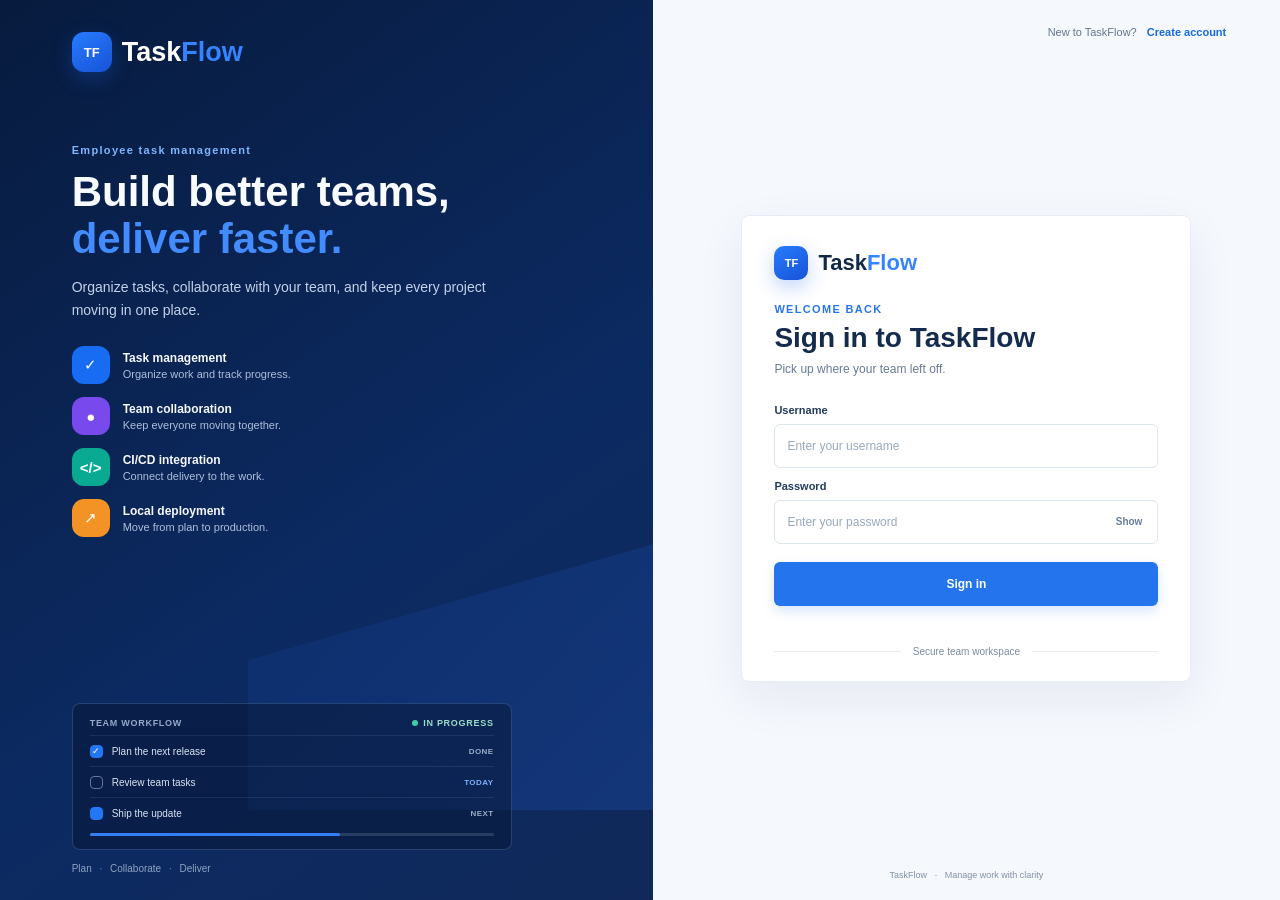
==== frontend/login.html @ f5d3add3 "Initial TaskFlow project setup" ====
<!DOCTYPE html>
<html lang="en">
<head>
    <meta charset="UTF-8">
    <meta name="viewport" content="width=device-width, initial-scale=1.0">
    <title>TaskFlow - Login</title>
    <link rel="stylesheet" href="style.css">
</head>
<body class="auth-page">
    <main class="auth-shell">
        <section class="auth-visual" aria-label="TaskFlow overview">
            <a class="brand-logo" href="/" aria-label="TaskFlow home">
                <span class="brand-symbol" aria-hidden="true">TF</span>
                <span>Task<span class="brand-accent">Flow</span></span>
            </a>
            <div class="visual-copy">
                <p class="visual-eyebrow">Employee task management</p>
                <h1>Build better teams,<br><span>deliver faster.</span></h1>
                <p>Organize tasks, collaborate with your team, and keep every project moving in one place.</p>
            </div>
            <ul class="feature-list">
                <li><span class="feature-icon icon-blue" aria-hidden="true">&#10003;</span><span><strong>Task management</strong><small>Organize work and track progress.</small></span></li>
                <li><span class="feature-icon icon-violet" aria-hidden="true">&#9679;</span><span><strong>Team collaboration</strong><small>Keep everyone moving together.</small></span></li>
                <li><span class="feature-icon icon-teal" aria-hidden="true">&lt;/&gt;</span><span><strong>CI/CD integration</strong><small>Connect delivery to the work.</small></span></li>
                <li><span class="feature-icon icon-orange" aria-hidden="true">&#8599;</span><span><strong>Local deployment</strong><small>Move from plan to production.</small></span></li>
            </ul>
            <div class="workflow-preview" aria-hidden="true">
                <div class="preview-heading"><span>TEAM WORKFLOW</span><span class="preview-live"><i></i> IN PROGRESS</span></div>
                <div class="preview-task"><span class="preview-check">&#10003;</span><span>Plan the next release</span><span class="preview-tag">DONE</span></div>
                <div class="preview-task"><span class="preview-check preview-current"></span><span>Review team tasks</span><span class="preview-tag preview-tag-current">TODAY</span></div>
                <div class="preview-task"><span class="preview-check"></span><span>Ship the update</span><span class="preview-tag">NEXT</span></div>
                <div class="preview-progress"><span></span></div>
            </div>
            <p class="visual-footer">Plan <span>·</span> Collaborate <span>·</span> Deliver</p>
        </section>

        <section class="auth-side" aria-labelledby="loginHeading">
            <div class="auth-topline">New to TaskFlow? <a href="register.html">Create account</a></div>
            <div class="auth-card">
                <div class="auth-card-brand">
                    <span class="brand-symbol" aria-hidden="true">TF</span>
                    <span>Task<span class="brand-accent">Flow</span></span>
                </div>
                <p class="form-eyebrow">WELCOME BACK</p>
                <h2 id="loginHeading">Sign in to TaskFlow</h2>
                <p class="form-lede">Pick up where your team left off.</p>
                <form class="auth-form" onsubmit="login(event)">
                    <label for="username">Username</label>
                    <input type="text" id="username" name="username" placeholder="Enter your username" autocomplete="username" minlength="3" maxlength="80" required>
                    <label for="password">Password</label>
                    <div class="password-field">
                        <input type="password" id="password" name="password" placeholder="Enter your password" autocomplete="current-password" minlength="8" maxlength="128" required>
                        <button class="password-toggle" type="button" onclick="togglePassword('password', this)" aria-label="Show password">Show</button>
                    </div>
                    <div id="otpField" class="hidden-auth-field">
                        <label for="otp">Authenticator code</label>
                        <input type="text" id="otp" inputmode="numeric" pattern="[0-9]{6}" maxlength="6" placeholder="Enter 6-digit code" autocomplete="one-time-code">
                    </div>
                    <button class="auth-submit" type="submit">Sign in</button>
                </form>
                <p id="message" class="form-message" role="status" aria-live="polite"></p>
                <div class="auth-divider"><span>Secure team workspace</span></div>
            </div>
            <p class="auth-legal">TaskFlow <span>·</span> Manage work with clarity</p>
        </section>
    </main>
    <script src="auth.js" defer></script>
</body>
</html>
---- frontend/style.css ----
:root {
	color-scheme: light;
	font-family: "Avenir Next", "Century Gothic", sans-serif;
	color: #203331;
	background: #f3f6f2;
	font-synthesis: none;
	text-rendering: optimizeLegibility;
	--ink: #203331;
	--muted: #62716c;
	--line: #dce4df;
	--surface: #ffffff;
	--canvas: #f3f6f2;
	--green: #176b57;
	--green-dark: #105443;
	--coral: #ad4937;
}

* {
	box-sizing: border-box;
}

body {
	min-width: 320px;
	min-height: 100vh;
	margin: 0;
	background: var(--canvas);
}

a {
	color: var(--green);
	font-weight: 600;
}

button,
input,
select {
	font: inherit;
}

button,
input,
select {
	min-height: 44px;
}

input,
select {
	width: 100%;
	padding: 10px 12px;
	color: var(--ink);
	background: var(--surface);
	border: 1px solid var(--line);
	border-radius: 5px;
}

input:focus,
select:focus,
button:focus-visible,
a:focus-visible {
	outline: 3px solid #90cbb8;
	outline-offset: 2px;
}

h1,
h2,
h3,
p {
	margin-top: 0;
}

h1,
h2 {
	color: var(--ink);
}

.brand {
	color: var(--ink);
	font-family: Georgia, serif;
	font-size: 23px;
	font-weight: 700;
	text-decoration: none;
}

.button {
	display: inline-flex;
	align-items: center;
	justify-content: center;
	padding: 9px 14px;
	border: 1px solid transparent;
	border-radius: 5px;
	cursor: pointer;
	font-size: 14px;
	font-weight: 650;
	white-space: nowrap;
}

.button-primary {
	color: #fff;
	background: var(--green);
}

.button-primary:hover {
	background: var(--green-dark);
}

.button-secondary {
	color: var(--green-dark);
	background: #e7f2ed;
}

.button-quiet {
	color: var(--ink);
	background: transparent;
	border-color: var(--line);
}

.button-danger {
	color: var(--coral);
	background: transparent;
	border-color: #ead4cf;
}

.eyebrow {
	margin-bottom: 10px;
	color: var(--green);
	font-size: 12px;
	font-weight: 700;
	text-transform: uppercase;
}

.auth-page {
	padding: 28px clamp(20px, 6vw, 88px);
}

.auth-page > .brand {
	display: inline-block;
}

.auth-layout {
	display: grid;
	grid-template-columns: minmax(0, 1fr) minmax(320px, 440px);
	gap: clamp(40px, 9vw, 140px);
	align-items: center;
	width: min(1100px, 100%);
	min-height: calc(100vh - 100px);
	margin: 0 auto;
}

.auth-intro {
	max-width: 480px;
}

.auth-intro h1 {
	max-width: 440px;
	margin-bottom: 18px;
	font-family: Georgia, serif;
	font-size: 44px;
	font-weight: 500;
	line-height: 1.12;
}

.auth-intro > p:last-child,
.section-copy {
	color: var(--muted);
	font-size: 16px;
	line-height: 1.6;
}

.auth-panel {
	padding: 34px;
	background: var(--surface);
	border: 1px solid var(--line);
	border-radius: 7px;
	box-shadow: 0 16px 42px rgb(32 51 49 / 6%);
}

.auth-panel h2 {
	margin-bottom: 26px;
	font-family: Georgia, serif;
	font-size: 30px;
	font-weight: 500;
}

.auth-panel form {
	display: grid;
	gap: 10px;
}

.auth-panel label {
	margin-top: 6px;
	font-size: 13px;
	font-weight: 650;
}

.auth-panel form .button {
	margin-top: 12px;
}

.form-message {
	min-height: 22px;
	margin: 12px 0 0;
	color: var(--coral);
	font-size: 14px;
}

.auth-switch {
	margin: 16px 0 0;
	color: var(--muted);
	font-size: 14px;
}

.app-header {
	display: flex;
	align-items: center;
	justify-content: space-between;
	min-height: 70px;
	padding: 0 clamp(18px, 5vw, 72px);
	background: var(--surface);
	border-bottom: 1px solid var(--line);
}

.account-tools {
	display: flex;
	align-items: center;
	gap: 18px;
}

.welcome-user {
	color: var(--muted);
	font-size: 14px;
}

.dashboard {
	width: min(1000px, calc(100% - 40px));
	margin: 52px auto 80px;
}

.dashboard-heading {
	display: flex;
	align-items: end;
	justify-content: space-between;
	margin-bottom: 26px;
}

.dashboard-heading h1 {
	margin-bottom: 6px;
	font-family: Georgia, serif;
	font-size: 36px;
	font-weight: 500;
}

.section-copy {
	margin-bottom: 0;
	font-size: 14px;
}

.task-composer {
	display: grid;
	grid-template-columns: 1fr auto;
	gap: 10px;
	padding: 14px;
	background: var(--surface);
	border: 1px solid var(--line);
	border-radius: 7px;
}

.task-composer input {
	border-color: transparent;
}

.task-composer input:focus {
	border-color: var(--line);
}

.task-table-toolbar {
	margin: 12px 0 8px;
}

.bulk-toolbar {
	display: flex;
	align-items: center;
	gap: 7px;
	flex-wrap: wrap;
	margin-top: 10px;
	padding: 8px;
	background: #f7f9fd;
	border: 1px solid #e8eef8;
	border-radius: 10px;
	color: #7185a6;
	font-size: 11px;
}

.bulk-toolbar select {
	width: auto;
	min-height: 32px;
	padding: 5px 8px;
	font-size: 11px;
}

.bulk-toolbar:not(.has-selection) {
	opacity: 0.7;
}

.task-select {
	grid-column: 1 / -1;
	width: 16px;
	min-height: 16px;
	accent-color: #287cff;
}

.chip-row {
	display: flex;
	flex-wrap: wrap;
	gap: 8px;
}

.chip {
	padding: 7px 10px;
	background: #f3f6fb;
	border: 1px solid #e4ebf6;
	border-radius: 999px;
	color: #526c8c;
	font-size: 12px;
	font-weight: 700;
	cursor: pointer;
}

.chip-active {
	background: #edf7f2;
	border-color: #bfe9d4;
	color: #166c55;
}

.task-meta {
	display: flex;
	align-items: center;
	gap: 8px;
	flex-wrap: wrap;
	margin: 4px 0 8px;
	color: #5d7090;
	font-size: 11px;
}

.priority-pill {
	display: inline-flex;
	align-items: center;
	justify-content: center;
	min-width: 68px;
	padding: 4px 8px;
	border-radius: 999px;
	font-size: 11px;
	font-weight: 800;
	letter-spacing: 0.02em;
}

.priority-high {
	background: #ffe3e1;
	color: #c43b3b;
}

.priority-medium {
	background: #fff0d9;
	color: #b06a00;
}

.priority-low {
	background: #e7f6ea;
	color: #1a8a61;
}

.task-section {
	margin-top: 38px;
}

.task-section-heading {
	display: flex;
	align-items: end;
	justify-content: space-between;
	gap: 20px;
	margin-bottom: 16px;
}

.task-section-heading h2 {
	margin-bottom: 5px;
	font-size: 20px;
}

.task-summary {
	margin-bottom: 0;
	color: var(--muted);
	font-size: 13px;
}

.task-filters {
	display: grid;
	grid-template-columns: minmax(170px, 230px) 150px;
	gap: 8px;
}

.task-list {
	display: grid;
	gap: 8px;
}

.task-item {
	display: grid;
	grid-template-columns: minmax(0, 1fr) auto auto auto;
	gap: 8px;
	align-items: center;
	padding: 14px;
	background: var(--surface);
	border: 1px solid var(--line);
	border-radius: 6px;
}

.task-details {
	display: grid;
	grid-template-columns: minmax(82px, auto) 1fr;
	gap: 12px;
	align-items: center;
	min-width: 0;
}

.task-details h3 {
	overflow-wrap: anywhere;
	margin: 0;
	font-size: 15px;
	font-weight: 600;
}

.is-completed h3 {
	color: var(--muted);
	text-decoration: line-through;
}

.status {
	display: inline-block;
	width: fit-content;
	padding: 4px 8px;
	border-radius: 4px;
	font-size: 12px;
	font-weight: 650;
}

.status-pending {
	color: #79511a;
	background: #f8efd9;
}

.status-completed {
	color: var(--green-dark);
	background: #e4f1eb;
}

.empty-state {
	padding: 26px;
	color: var(--muted);
	text-align: center;
	background: var(--surface);
	border: 1px dashed var(--line);
	border-radius: 6px;
}

.visually-hidden {
	position: absolute;
	width: 1px;
	height: 1px;
	overflow: hidden;
	clip: rect(0, 0, 0, 0);
	white-space: nowrap;
	clip-path: inset(50%);
}

.workspace-shell {
	display: flex;
	min-height: 100vh;
	background: linear-gradient(180deg, #f3f6fa 0%, #eef4fb 100%);
}

.sidebar {
	width: 260px;
	padding: 20px 18px 18px;
	background: linear-gradient(180deg, #061d4d 0%, #0b254f 100%);
	color: #e7efff;
}

.sidebar-brand {
	display: inline-flex;
	align-items: center;
	gap: 12px;
	margin-bottom: 20px;
	padding: 4px 6px;
	color: #f5f9ff;
	font-size: 23px;
	font-weight: 780;
	text-decoration: none;
}

.sidebar-mark {
	display: inline-grid;
	place-items: center;
	width: 32px;
	height: 32px;
	background: linear-gradient(135deg, #2f7df7 0%, #1d5ad5 100%);
	border-radius: 10px;
	box-shadow: 0 10px 22px rgb(36 106 232 / 28%);
	font-size: 13px;
	font-weight: 800;
}

.sidebar-brand span span {
	color: #56a6ff;
}

.sidebar-label {
	margin: 0 0 12px;
	color: rgb(173 196 246 / 78%);
	font-size: 10px;
	letter-spacing: 0.08em;
	text-transform: uppercase;
}

.sidebar-nav {
	display: grid;
	gap: 10px;
}

.nav-link {
	display: flex;
	align-items: center;
	gap: 10px;
	padding: 11px 12px;
	border-radius: 10px;
	color: rgb(220 230 250 / 96%);
	font-size: 14px;
	font-weight: 600;
	text-decoration: none;
	transition: background 160ms ease, transform 160ms ease;
}

.nav-link.is-active {
	background: rgba(76, 134, 255, 0.22);
	box-shadow: inset 0 0 0 1px rgb(118 158 255 / 28%);
}

.nav-link:hover {
	background: rgba(255, 255, 255, 0.04);
}

.sidebar-bottom {
	display: flex;
	align-items: center;
	gap: 12px;
	padding: 12px 10px 0;
	margin-top: 22px;
	border-top: 1px solid rgb(157 182 237 / 18%);
	color: #ebf1ff;
	font-size: 12px;
}

.online-indicator {
	width: 10px;
	height: 10px;
	background: #4fd29d;
	border-radius: 50%;
	box-shadow: 0 0 0 4px rgb(79 210 157 / 18%);
}

.workspace-content {
	flex: 1;
	padding: 18px 26px 20px;
}

.global-search {
	display: flex;
	align-items: center;
	gap: 10px;
	flex: 1;
	max-width: 520px;
	padding: 0 14px;
	background: rgba(255, 255, 255, 0.72);
	border: 1px solid rgba(141, 162, 197, 0.2);
	border-radius: 12px;
	box-shadow: inset 0 1px 0 rgba(255, 255, 255, 0.8);
}

.search-icon {
	color: #7185a6;
	font-size: 15px;
}

.global-search input {
	flex: 1;
	border: none;
	background: transparent;
	padding: 12px 0;
	font-size: 14px;
	color: #203456;
}

.notification-badge {
	display: inline-grid;
	place-items: center;
	width: 22px;
	height: 22px;
	background: #fff4d9;
	border-radius: 50%;
	color: #bb6d00;
	font-size: 11px;
	font-weight: 800;
}

.topbar {
	display: flex;
	align-items: center;
	justify-content: space-between;
	gap: 20px;
	padding: 8px 2px 14px;
}

.breadcrumb {
	color: #5c6a7e;
	font-size: 13px;
	font-weight: 600;
}

.breadcrumb span {
	color: #8ea0b8;
}

.topbar-account {
	display: flex;
	align-items: center;
	gap: 14px;
	color: #2c405c;
	font-size: 12px;
	font-weight: 600;
}

.account-avatar {
	display: inline-grid;
	place-items: center;
	width: 30px;
	height: 30px;
	background: linear-gradient(135deg, #9bb8ff, #5379f5);
	border-radius: 50%;
	color: white;
	font-size: 12px;
	font-weight: 700;
}

.workspace-main {
	width: min(100%, 1200px);
	margin: 10px auto 0;
}

.dashboard-heading {
	display: flex;
	align-items: center;
	justify-content: space-between;
	gap: 18px;
	margin-bottom: 18px;
}

.dashboard-heading h1 {
	margin: 0 0 8px;
	font-size: 30px;
	font-weight: 800;
	color: #1e2f4e;
}

.session-summary {
	color: #62748d;
	font-size: 14px;
}

.metric-grid {
	display: grid;
	grid-template-columns: repeat(4, minmax(0, 1fr));
	gap: 16px;
	margin-bottom: 22px;
}

.metric-card {
	display: flex;
	align-items: center;
	gap: 14px;
	padding: 16px 18px;
	background: rgba(255, 255, 255, 0.8);
	border: 1px solid rgba(150, 171, 204, 0.18);
	border-radius: 14px;
	box-shadow: 0 10px 30px rgba(26, 52, 91, 0.03);
}

.metric-card .metric-icon {
	display: grid;
	place-items: center;
	width: 42px;
	height: 42px;
	border-radius: 12px;
	font-size: 18px;
	font-weight: 800;
}

.metric-card p,
.metric-card small {
	margin: 0;
}

.metric-card p {
	color: #7287a2;
	font-size: 12px;
	font-weight: 700;
}

.metric-card strong {
	display: block;
	margin: 2px 0 2px;
	color: #1a2d4b;
	font-size: 22px;
	line-height: 1.2;
}

.metric-card small {
	color: #7890ad;
	font-size: 11px;
}

.metric-blue .metric-icon { background: #dfeaff; color: #2f6ef0; }
.metric-amber .metric-icon { background: #f8e9d0; color: #e7a33a; }
.metric-green .metric-icon { background: #dff4ed; color: #1fa57c; }
.metric-cyan .metric-icon { background: #dff3ff; color: #2990ca; }

.dashboard-grid {
	display: grid;
	grid-template-columns: minmax(0, 1.95fr) minmax(260px, 0.95fr);
	gap: 22px;
}

.panel {
	background: rgba(255, 255, 255, 0.78);
	border: 1px solid rgba(144, 166, 196, 0.2);
	border-radius: 18px;
	box-shadow: 0 10px 26px rgba(17, 37, 62, 0.03);
}

.task-board-panel {
	padding: 18px 18px 14px;
}

.panel-heading {
	display: flex;
	align-items: center;
	justify-content: space-between;
	margin-bottom: 16px;
}

.panel-heading h2,
.panel-heading h3 {
	margin: 0;
	color: #1d2f4d;
	font-size: 18px;
	font-weight: 800;
}

.panel-subtitle {
	margin: 4px 0 0;
	color: #7d8ea7;
	font-size: 12px;
}

.live-sync-status {
	display: inline-flex;
	align-items: center;
	gap: 6px;
	margin-top: 7px;
	color: #288c68;
	font-size: 10px;
	font-weight: 700;
}

.live-dot {
	display: inline-block;
	width: 7px;
	height: 7px;
	background: #36c58d;
	border-radius: 50%;
	box-shadow: 0 0 0 3px rgb(54 197 141 / 16%);
	animation: live-pulse 1.6s ease-in-out infinite;
}

.live-dot.is-offline {
	background: #e8a63b;
	box-shadow: 0 0 0 3px rgb(232 166 59 / 16%);
}

@keyframes live-pulse {
	0%, 100% { opacity: 1; }
	50% { opacity: 0.45; }
}

.task-filters {
	display: flex;
	align-items: center;
	gap: 10px;
}

.task-filters input,
.task-filters select {
	min-height: 38px;
	padding: 8px 12px;
	border: 1px solid #dfe5ef;
	border-radius: 10px;
	background: #fff;
	color: #1b2f4e;
}

.task-composer {
	display: flex;
	align-items: center;
	gap: 10px;
	margin: 12px 0 8px;
	padding: 8px 10px;
	background: #f6f9ff;
	border: 1px solid #e5ebf7;
	border-radius: 12px;
}

.task-composer input {
	flex: 1;
	min-height: 42px;
	padding: 10px 12px;
	border: 0;
	background: transparent;
}

.task-composer .button-primary {
	padding: 10px 16px;
	border-radius: 10px;
}

.board-columns {
	display: grid;
	grid-template-columns: repeat(2, minmax(0, 1fr));
	gap: 12px;
	margin-top: 12px;
}

.dot-blue { background: #4f8cff; }
.dot-purple { background: #9b78e8; }
.board-lane {
	min-height: 210px;
	padding: 14px 12px 10px;
	background: #fafcff;
	border: 1px solid #ebf0f8;
	border-radius: 12px;
}
.workflow-board {
	grid-template-columns: repeat(4, minmax(0, 1fr));
}

.lane-heading {
	display: flex;
	align-items: center;
	justify-content: space-between;
	margin-bottom: 10px;
	padding: 0 2px;
}

.lane-heading h3 {
	display: flex;
	align-items: center;
	gap: 8px;
	margin: 0;
	font-size: 14px;
	font-weight: 800;
	color: #2a3d5e;
}

.lane-dot {
	display: inline-block;
	width: 10px;
	height: 10px;
	border-radius: 50%;
}

.dot-amber { background: #f0b95f; }
.dot-green { background: #37bf8a; }

.lane-count {
	display: inline-grid;
	place-items: center;
	min-width: 24px;
	height: 24px;
	padding: 0 7px;
	background: #eef1fa;
	border-radius: 999px;
	color: #435574;
	font-size: 11px;
	font-weight: 700;
}

#pendingTasks,
#completedTasks {
	display: grid;
	gap: 8px;
}

.board-task {
	display: grid;
	grid-template-columns: minmax(0, 1fr) auto;
	gap: 4px 12px;
	padding: 8px 10px;
	background: #fff;
	border: 1px solid #edf1f9;
	border-radius: 10px;
}

.board-task h4 {
	margin: 0;
	color: #1b2f4e;
	font-size: 13px;
	font-weight: 700;
}

.task-description {
	grid-column: 1 / -1;
	margin: 0;
	color: #7185a6;
	font-size: 11px;
	overflow: hidden;
	text-overflow: ellipsis;
	white-space: nowrap;
}

.board-task .task-meta {
	grid-column: 1 / -1;
}

.board-task .task-card-actions {
	grid-column: 1 / -1;
}

.task-card-actions {
	display: flex;
	gap: 6px;
	flex-wrap: wrap;
}

.task-action {
	padding: 5px 7px;
	background: #eef4ff;
	border: 0;
	border-radius: 7px;
	color: #366fe9;
	font-size: 11px;
	font-weight: 700;
	cursor: pointer;
}

.task-action-primary {
	background: #dff6ea;
	color: #1e9b5d;
}

.task-action-delete {
	background: #fee7ea;
	color: #d14a6a;
}

.lane-empty {
	padding: 14px 10px;
	color: #7185a6;
	font-size: 12px;
	text-align: center;
}

.secondary-column {
	display: grid;
	gap: 16px;
}

.service-panel,
.progress-panel {
	padding: 16px 16px 18px;
}

.service-status-row {
	display: flex;
	align-items: center;
	gap: 8px;
	margin: 14px 0 8px;
	color: #203760;
	font-weight: 700;
}

.service-dot {
	display: inline-block;
	width: 10px;
	height: 10px;
	background: #dfe7f7;
	border-radius: 50%;
}

.service-dot.is-online { background: #50c98e; }
.service-dot.is-offline { background: #f26d6d; }
.service-dot.is-checking { background: #ffc857; }

.service-detail {
	margin: 0;
	color: #7086a8;
	font-size: 12px;
}

.service-divider {
	height: 1px;
	margin: 14px 0 12px;
	background: #edf1f9;
}

.pipeline-info {
	display: flex;
	align-items: center;
	gap: 10px;
	color: #2c3f61;
}

.pipeline-mark {
	display: grid;
	place-items: center;
	width: 28px;
	height: 28px;
	background: #eef5ff;
	border-radius: 8px;
	color: #3d7dee;
	font-weight: 800;
}

.progress-ring {
	--progress: 0%;
	position: relative;
	width: 120px;
	height: 120px;
	margin: 8px auto 16px;
	display: grid;
	place-items: center;
	background: conic-gradient(#33c58d var(--progress), #ebf0f9 0);
	border-radius: 50%;
}

.progress-ring::before {
	content: "";
	position: absolute;
	inset: 14px;
	background: white;
	border-radius: 50%;
}

#progressRingValue {
	position: relative;
	color: #1d3054;
	font-size: 20px;
	font-weight: 800;
}

.progress-legend {
	display: flex;
	align-items: center;
	justify-content: space-between;
	margin-top: 8px;
	color: #587090;
	font-size: 12px;
	font-weight: 700;
}

.employee-panel,
.notifications-panel {
	padding: 18px 18px 16px;
}

.employee-grid {
	display: grid;
	grid-template-columns: repeat(2, minmax(0, 1fr));
	gap: 12px;
}

.employee-stat-card {
	display: flex;
	align-items: center;
	gap: 12px;
	padding: 14px 12px;
	border-radius: 12px;
	background: #f8faff;
	border: 1px solid #e9eef9;
}

.employee-stat-card.blue { background: #edf4ff; }
.employee-stat-card.green { background: #edfdf5; }
.employee-stat-card.amber { background: #fff8eb; }
.employee-stat-card.red { background: #fff0f1; }

.employee-icon {
	display: grid;
	place-items: center;
	width: 38px;
	height: 38px;
	background: rgba(255, 255, 255, 0.7);
	border-radius: 10px;
	font-size: 18px;
}

.employee-stat-card h3 {
	margin: 0 0 2px;
	color: #1f3155;
	font-size: 24px;
	line-height: 1;
}

.employee-stat-card p {
	margin: 0;
	color: #5f718c;
	font-size: 12px;
	font-weight: 650;
}

.employee-records {
	display: grid;
	gap: 8px;
	grid-column: 1 / -1;
	margin-top: 4px;
}

.employee-record {
	display: grid;
	grid-template-columns: minmax(0, 1fr) auto auto;
	gap: 10px;
	align-items: center;
	padding: 9px 10px;
	background: #fff;
	border: 1px solid #e9eef7;
	border-radius: 10px;
}

.employee-record strong,
.employee-record small {
	display: block;
}

.employee-record strong {
	color: #243c62;
	font-size: 12px;
}

.employee-record small {
	margin-top: 2px;
	color: #7185a6;
	font-size: 11px;
}

.pipeline-list {
	display: grid;
	gap: 10px;
	margin-top: 10px;
}

.pipeline-item {
	display: grid;
	grid-template-columns: auto 1fr auto;
	gap: 10px;
	align-items: center;
	padding: 10px 8px;
	background: #f9fbff;
	border: 1px solid #edf2fb;
	border-radius: 10px;
}

.pipeline-dot {
	display: block;
	width: 9px;
	height: 9px;
	border-radius: 50%;
	background: #7a8ead;
}

.pipeline-item.success .pipeline-dot { background: #40c790; }
.pipeline-item.running .pipeline-dot { background: #f2b545; }
.pipeline-item.failed .pipeline-dot { background: #eb6a69; }

.pipeline-item strong {
	display: block;
	color: #223b63;
	font-size: 13px;
}

.pipeline-item small {
	color: #7185a6;
	font-size: 11px;
}

.status-tag {
	padding: 5px 7px;
	border-radius: 999px;
	font-size: 10px;
	font-weight: 800;
	letter-spacing: 0.03em;
	text-transform: uppercase;
}

.status-tag.success {
	background: #eafaf2;
	color: #1d905f;
}

.status-tag.running {
	background: #fff3d7;
	color: #b46d00;
}

.status-tag.failed {
	background: #fee9eb;
	color: #bf4d5d;
}

.notification-list {
	list-style: none;
	margin: 12px 0 0;
	padding: 0;
	display: grid;
	gap: 10px;
}

.notification-list li {
	display: flex;
	align-items: flex-start;
	gap: 10px;
	padding: 8px 0;
	border-bottom: 1px solid #edf1f9;
}

.notification-list li:last-child {
	border-bottom: none;
}

.notification-list li.is-read {
	opacity: 0.62;
}

.notice-icon {
	display: inline-grid;
	place-items: center;
	width: 28px;
	height: 28px;
	border-radius: 9px;
	font-size: 12px;
	font-weight: 800;
	color: white;
}

.notice-icon.success { background: #35bd8b; }
.notice-icon.info { background: #4f8cff; }
.notice-icon.danger { background: #ec6b6f; }

.notification-list strong {
	display: block;
	color: #233c63;
	font-size: 12px;
	line-height: 1.4;
}

.notification-list small {
	color: #7185a6;
	font-size: 11px;
}

.hidden {
	display: none !important;
}

.hidden-auth-field {
	display: none;
}

.hidden-auth-field.is-visible {
	display: block;
}

.modal-backdrop {
	position: fixed;
	inset: 0;
	z-index: 100;
	display: grid;
	place-items: center;
	background: rgba(11, 17, 28, 0.45);
	backdrop-filter: blur(3px);
}

.task-modal {
	width: min(520px, calc(100% - 28px));
	max-height: calc(100vh - 28px);
	overflow-y: auto;
	background: white;
	border: 1px solid #e5edf8;
	border-radius: 18px;
	box-shadow: 0 24px 60px rgba(10, 18, 33, 0.22);
	padding: 20px 18px 16px;
}

.modal-header {
	display: flex;
	align-items: center;
	justify-content: space-between;
	margin-bottom: 14px;
}

.modal-header h3 {
	margin: 0;
	color: #1d3054;
	font-size: 24px;
}

.modal-close {
	padding: 0;
	width: 30px;
	height: 30px;
	border: 0;
	background: #f2f6ff;
	border-radius: 50%;
	font-size: 22px;
	color: #486386;
	cursor: pointer;
}

#taskCreateForm {
	display: grid;
	gap: 14px;
}

#taskCreateForm label {
	display: grid;
	gap: 6px;
	color: #34507a;
	font-size: 12px;
	font-weight: 700;
}

#taskCreateForm textarea,
#taskCreateForm input,
#taskCreateForm select {
	width: 100%;
	padding: 10px 12px;
	border: 1px solid #dde5ef;
	border-radius: 10px;
	background: #fff;
	font-size: 14px;
	color: #1d2e4d;
}

.modal-row {
	display: grid;
	grid-template-columns: repeat(2, minmax(0, 1fr));
	gap: 12px;
}

.modal-actions {
	display: flex;
	justify-content: flex-end;
	gap: 10px;
	margin-top: 6px;
}

.employee-details-content {
	text-align: center;
}

.profile-avatar {
	display: grid;
	place-items: center;
	width: 64px;
	height: 64px;
	margin: 4px auto 12px;
	background: linear-gradient(135deg, #4f8cff, #36c28d);
	border-radius: 50%;
	color: white;
	font-size: 20px;
	font-weight: 800;
}

.employee-details-content h4 {
	margin: 0;
	color: #1d3054;
	font-size: 22px;
}

.employee-details-content > p {
	margin: 4px 0 18px;
	color: #7185a6;
}

.employee-details-content dl {
	display: grid;
	grid-template-columns: 1fr 1fr;
	gap: 8px;
	margin: 0;
	padding: 14px;
	background: #f7f9fd;
	border-radius: 12px;
	text-align: left;
}

.employee-details-content dt {
	color: #7185a6;
	font-size: 12px;
	font-weight: 700;
}

.employee-details-content dd {
	margin: 0;
	color: #233c63;
	font-size: 12px;
	font-weight: 700;
	text-align: right;
}

.settings-panel {
	margin-top: 22px;
	padding: 18px;
}

.settings-grid {
	display: grid;
	grid-template-columns: repeat(3, minmax(0, 1fr));
	gap: 12px;
}

.setting-row {
	display: flex;
	align-items: center;
	justify-content: space-between;
	gap: 12px;
	padding: 14px;
	background: #f8faff;
	border: 1px solid #e8eef8;
	border-radius: 12px;
	cursor: pointer;
}

.setting-row span {
	display: grid;
	gap: 4px;
}

.setting-row strong {
	color: #243c62;
	font-size: 12px;
}

.setting-row small {
	color: #7185a6;
	font-size: 11px;
	line-height: 1.4;
}

.setting-row input {
	width: 18px;
	min-height: 18px;
	accent-color: #287cff;
}

.compact-tasks .board-task {
	padding: 5px 8px;
}

.compact-tasks .task-description {
	display: none;
}

.product-grid {
	display: grid;
	grid-template-columns: 1.1fr 1fr 1fr;
	gap: 16px;
	margin-top: 22px;
}

.analytics-panel,
.calendar-panel,
.activity-panel {
	padding: 18px;
}

.analytics-stats {
	display: grid;
	grid-template-columns: repeat(3, 1fr);
	gap: 8px;
	margin-bottom: 18px;
}

.analytics-stats div {
	padding: 10px;
	background: #f7f9fd;
	border-radius: 10px;
	text-align: center;
}

.analytics-stats strong,
.analytics-stats small {
	display: block;
}

.analytics-stats strong {
	color: #20385f;
	font-size: 21px;
}

.analytics-stats small {
	color: #7185a6;
	font-size: 10px;
}

.analytics-bars {
	display: grid;
	gap: 9px;
}

.analytics-bars div {
	display: grid;
	grid-template-columns: 105px 1fr;
	gap: 8px;
	align-items: center;
	color: #657995;
	font-size: 11px;
}

.analytics-bars b {
	display: block;
	min-width: 20px;
	padding: 3px 6px;
	background: #70a3ff;
	border-radius: 999px;
	color: white;
	font-size: 10px;
	text-align: right;
}

.calendar-list,
.activity-list,
.comments-list {
	display: grid;
	gap: 8px;
}

.calendar-item,
.activity-item,
.comment-item {
	display: flex;
	align-items: flex-start;
	gap: 10px;
	padding: 9px;
	background: #f8faff;
	border: 1px solid #e9eef8;
	border-radius: 10px;
}

.calendar-item time {
	min-width: 74px;
	color: #287cff;
	font-size: 11px;
	font-weight: 800;
}

.calendar-item strong,
.activity-item strong,
.comment-item strong {
	display: block;
	color: #263e65;
	font-size: 12px;
}

.calendar-item small,
.activity-item small,
.comment-item small {
	display: block;
	margin-top: 3px;
	color: #7185a6;
	font-size: 10px;
}

.activity-item i {
	width: 8px;
	height: 8px;
	margin-top: 4px;
	background: #36c58d;
	border-radius: 50%;
}

.comment-item {
	display: block;
}

.comment-item p {
	margin: 6px 0 0;
	color: #526b8d;
	font-size: 13px;
	line-height: 1.45;
}

.comment-form {
	display: grid;
	grid-template-columns: 1fr auto;
	gap: 8px;
	margin-top: 14px;
}

.attachment-list {
	display: flex;
	flex-wrap: wrap;
	gap: 8px;
	margin-top: 10px;
}

.attachment-item {
	display: inline-flex;
	align-items: center;
	gap: 6px;
	padding: 7px 9px;
	background: #edf4ff;
	border-radius: 8px;
	color: #286edb;
	font-size: 11px;
	font-weight: 700;
	text-decoration: none;
}

.attachment-item button {
	min-height: 18px;
	padding: 0 3px;
	border: 0;
	background: transparent;
	color: #c34c61;
	cursor: pointer;
}

.admin-actions {
	display: flex;
	gap: 8px;
	flex-wrap: wrap;
	margin-top: 12px;
}

.calendar-controls {
	display: flex;
	gap: 4px;
}

.calendar-controls .chip {
	min-height: 30px;
	padding: 5px 7px;
	font-size: 10px;
}

.calendar-grid {
	display: grid;
	grid-template-columns: repeat(7, minmax(0, 1fr));
	gap: 4px;
	margin-bottom: 12px;
}

.calendar-day {
	min-height: 48px;
	padding: 5px;
	background: #f8faff;
	border: 1px solid #e8eef8;
	border-radius: 7px;
}

.calendar-day.today {
	border-color: #4f8cff;
	box-shadow: inset 0 0 0 1px #4f8cff;
}

.calendar-day time {
	display: block;
	margin-bottom: 4px;
	color: #7185a6;
	font-size: 10px;
	font-weight: 800;
}

.calendar-day span {
	display: block;
	overflow: hidden;
	padding: 2px 3px;
	background: #e9f2ff;
	border-radius: 4px;
	color: #286edb;
	font-size: 9px;
	text-overflow: ellipsis;
	white-space: nowrap;
}

.report-filters {
	display: flex;
	gap: 4px;
}

.report-filters input {
	width: 115px;
	min-height: 30px;
	padding: 5px;
	font-size: 10px;
}

.admin-panel {
	padding: 18px;
}

.admin-user-list {
	display: grid;
	gap: 8px;
}

.admin-user-row {
	display: flex;
	align-items: center;
	justify-content: space-between;
	gap: 12px;
	padding: 10px;
	background: #f8faff;
	border: 1px solid #e8eef8;
	border-radius: 10px;
}

.admin-user-row strong,
.admin-user-row small {
	display: block;
}

.admin-user-row strong {
	color: #243c62;
	font-size: 12px;
}

.admin-user-row small {
	margin-top: 3px;
	color: #7185a6;
	font-size: 10px;
}

.admin-user-row select {
	width: 120px;
	min-height: 34px;
	padding: 5px 8px;
}

.dark-mode {
	--canvas: #101827;
	--surface: #182438;
	--ink: #e8effa;
	--muted: #a8b7ce;
	background: #101827;
	color: #e8effa;
}

.dark-mode .workspace-shell {
	background: linear-gradient(180deg, #101827 0%, #152237 100%);
}

.dark-mode .panel,
.dark-mode .metric-card,
.dark-mode .global-search,
.dark-mode .board-lane,
.dark-mode .board-task,
.dark-mode .employee-record,
.dark-mode .calendar-item,
.dark-mode .activity-item,
.dark-mode .comment-item,
.dark-mode .analytics-stats div,
.dark-mode .setting-row {
	background: #182438;
	border-color: #2c3d57;
}

.dark-mode h1,
.dark-mode h2,
.dark-mode h3,
.dark-mode h4,
.dark-mode strong,
.dark-mode .panel-heading h2,
.dark-mode .board-task h4,
.dark-mode .employee-record strong,
.dark-mode .calendar-item strong,
.dark-mode .activity-item strong,
.dark-mode .comment-item strong {
	color: #e8effa;
}

.dark-mode .task-modal {
	background: #182438;
	border-color: #344861;
}

.dark-mode #taskCreateForm input,
.dark-mode #taskCreateForm textarea,
.dark-mode #taskCreateForm select,
.dark-mode input,
.dark-mode select {
	background: #101827;
	border-color: #344861;
	color: #e8effa;
}

.legend-dot {
	display: inline-block;
	width: 10px;
	height: 10px;
	margin-right: 6px;
	border-radius: 50%;
}

@media (max-width: 700px) {
	.auth-page {
		padding: 20px;
	}

	.auth-layout {
		grid-template-columns: 1fr;
		gap: 28px;
		align-content: center;
		min-height: calc(100vh - 80px);
		padding: 30px 0;
	}

	.auth-intro h1 {
		font-size: 34px;
	}

	.auth-panel {
		padding: 24px;
	}

	.dashboard {
		width: min(100% - 28px, 1000px);
		margin-top: 34px;
	}

	.task-section-heading {
		align-items: stretch;
		flex-direction: column;
	}

	.task-filters {
		grid-template-columns: minmax(0, 1fr) 140px;
	}

	.task-item {
		grid-template-columns: minmax(0, 1fr) auto auto;
	}

	.task-details {
		grid-column: 1 / -1;
		grid-template-columns: 1fr;
		gap: 7px;
	}

	.workspace-shell {
		flex-direction: column;
	}

	.sidebar {
		width: 100%;
	}

	.dashboard-grid,
	.metric-grid,
	.board-columns {
		grid-template-columns: 1fr;
	}

	.settings-grid {
		grid-template-columns: 1fr;
	}

	.product-grid {
		grid-template-columns: 1fr;
	}
}

@media (max-width: 420px) {
	.welcome-user {
		display: none;
	}

	.task-composer {
		grid-template-columns: 1fr;
	}

	.task-filters {
		grid-template-columns: 1fr;
	}

	.task-item {
		grid-template-columns: 1fr 1fr;
	}

	.task-item .button-primary,
	.task-item .button-secondary {
		grid-column: 1 / -1;
	}
}

.auth-page {
	padding: 0;
	color: #172b4d;
	background: #f5f8fd;
}

.auth-shell {
	display: grid;
	grid-template-columns: minmax(0, 1.02fr) minmax(430px, 0.98fr);
	min-height: 100vh;
}

.auth-visual {
	position: relative;
	isolation: isolate;
	display: flex;
	flex-direction: column;
	min-height: 100vh;
	overflow: hidden;
	padding: 32px clamp(32px, 5.6vw, 76px) 26px;
	color: #fff;
	background: linear-gradient(145deg, #071b3e 0%, #0c2a62 60%, #10295a 100%);
}

.auth-visual::before {
	position: absolute;
	z-index: -1;
	right: -12%;
	bottom: 10%;
	width: 74%;
	height: 32%;
	background: linear-gradient(135deg, rgb(30 105 245 / 6%), rgb(37 107 239 / 22%));
	clip-path: polygon(0 48%, 100% 0, 100% 100%, 0 100%);
	content: "";
}

.brand-logo,
.auth-card-brand {
	display: inline-flex;
	align-items: center;
	gap: 10px;
	width: fit-content;
	color: inherit;
	font-size: 27px;
	font-weight: 750;
	text-decoration: none;
}

.brand-symbol {
	display: grid;
	width: 40px;
	height: 40px;
	place-items: center;
	color: #fff;
	background: linear-gradient(145deg, #287cff, #1752d6);
	border-radius: 12px;
	box-shadow: 0 7px 20px rgb(27 99 236 / 28%);
	font-size: 13px;
	font-weight: 800;
}

.brand-accent {
	color: #3683ff;
}

.visual-copy {
	max-width: 480px;
	margin-top: clamp(45px, 8vh, 78px);
}

.visual-eyebrow,
.form-eyebrow {
	margin-bottom: 12px;
	font-size: 11px;
	font-weight: 750;
	letter-spacing: 0.12em;
}

.visual-eyebrow {
	color: #7fb5ff;
}

.visual-copy h1 {
	margin-bottom: 14px;
	color: #f8fbff;
	font-family: "Avenir Next", "Century Gothic", sans-serif;
	font-size: 42px;
	font-weight: 720;
	line-height: 1.12;
}

.visual-copy h1 span {
	color: #438cff;
}

.visual-copy > p:last-child {
	max-width: 430px;
	margin-bottom: 0;
	color: #c4d2e9;
	font-size: 14px;
	line-height: 1.65;
}

.feature-list {
	display: grid;
	gap: 13px;
	margin: 24px 0 22px;
	padding: 0;
	list-style: none;
}

.feature-list li {
	display: flex;
	align-items: center;
	gap: 13px;
}

.feature-icon {
	display: grid;
	flex: 0 0 38px;
	width: 38px;
	height: 38px;
	place-items: center;
	color: white;
	border-radius: 12px;
	font-size: 15px;
	font-weight: 750;
}

.icon-blue { background: #176cf1; }
.icon-violet { background: #7849ed; }
.icon-teal { background: #09a992; }
.icon-orange { background: #f49325; }

.feature-list li > span:last-child {
	display: grid;
	gap: 3px;
}

.feature-list strong {
	color: #f6f8fd;
	font-size: 12px;
	font-weight: 650;
}

.feature-list small {
	color: #aebfda;
	font-size: 11px;
}

.workflow-preview {
	width: min(100%, 440px);
	margin-top: auto;
	padding: 14px 17px 13px;
	background: rgb(7 21 49 / 48%);
	border: 1px solid rgb(134 176 242 / 24%);
	border-radius: 8px;
}

.preview-heading,
.preview-task {
	display: flex;
	align-items: center;
}

.preview-heading {
	justify-content: space-between;
	margin-bottom: 7px;
	color: #95a9c8;
	font-size: 9px;
	font-weight: 750;
	letter-spacing: 0.08em;
}

.preview-live {
	display: inline-flex;
	align-items: center;
	gap: 5px;
	color: #9ddbc9;
}

.preview-live i {
	width: 6px;
	height: 6px;
	background: #3ccea4;
	border-radius: 50%;
}

.preview-task {
	gap: 9px;
	min-height: 31px;
	color: #d9e3f2;
	border-top: 1px solid rgb(159 183 218 / 12%);
	font-size: 10px;
}

.preview-check {
	width: 13px;
	height: 13px;
	border: 1px solid #607899;
	border-radius: 4px;
}

.preview-check:not(.preview-current) {
	color: white;
	background: #2377f4;
	border-color: #2377f4;
	font-size: 9px;
	line-height: 11px;
	text-align: center;
}

.preview-task > span:nth-child(2) {
	flex: 1;
}

.preview-tag {
	color: #99acc7;
	font-size: 8px;
	font-weight: 700;
	letter-spacing: 0.06em;
}

.preview-tag-current {
	color: #7eb1ff;
}

.preview-progress {
	height: 3px;
	margin-top: 5px;
	background: #273d61;
	border-radius: 3px;
}

.preview-progress span {
	display: block;
	width: 62%;
	height: 100%;
	background: #347ef5;
	border-radius: inherit;
}

.visual-footer {
	margin: 13px 0 0;
	color: #8ea3c2;
	font-size: 10px;
}

.visual-footer span,
.auth-legal span {
	padding: 0 5px;
	color: #438cff;
}

.auth-side {
	display: flex;
	flex-direction: column;
	min-height: 100vh;
	padding: 26px clamp(24px, 4.2vw, 60px) 20px;
	background: #f5f8fd;
}

.auth-topline {
	align-self: flex-end;
	color: #65758f;
	font-size: 11px;
}

.auth-topline a {
	margin-left: 7px;
	color: #1768df;
	font-weight: 750;
	text-decoration: none;
}

.auth-topline a:hover,
.auth-topline a:focus-visible {
	text-decoration: underline;
}

.auth-card {
	width: min(100%, 450px);
	margin: auto;
	padding: 30px 32px 24px;
	background: #fff;
	border: 1px solid #e8edf5;
	border-radius: 8px;
	box-shadow: 0 16px 48px rgb(23 45 81 / 7%);
}

.auth-card-brand {
	margin-bottom: 23px;
	color: #122847;
	font-size: 22px;
}

.auth-card-brand .brand-symbol {
	width: 34px;
	height: 34px;
	border-radius: 10px;
	font-size: 11px;
}

.form-eyebrow {
	margin-bottom: 7px;
	color: #2876ed;
}

.auth-card h2 {
	margin-bottom: 6px;
	color: #142b4d;
	font-family: "Avenir Next", "Century Gothic", sans-serif;
	font-size: 28px;
	font-weight: 720;
}

.form-lede {
	margin-bottom: 22px;
	color: #687a95;
	font-size: 12px;
	line-height: 1.5;
}

.auth-form {
	display: grid;
	gap: 8px;
}

.auth-form label {
	margin-top: 4px;
	color: #243b5c;
	font-size: 11px;
	font-weight: 700;
}

.auth-form input {
	min-height: 44px;
	padding: 10px 12px;
	color: #1d3558;
	background: #fff;
	border-color: #dbe4f0;
	border-radius: 6px;
	font-size: 12px;
}

.auth-form input::placeholder {
	color: #99a8bc;
}

.auth-form input:focus {
	border-color: #4a89ee;
	box-shadow: 0 0 0 3px rgb(52 126 245 / 12%);
	outline: 0;
}

.password-field {
	position: relative;
}

.password-field input {
	padding-right: 63px;
}

.password-toggle {
	position: absolute;
	top: 50%;
	right: 10px;
	min-height: 30px;
	padding: 4px 6px;
	color: #667d9d;
	background: transparent;
	border: 0;
	transform: translateY(-50%);
	cursor: pointer;
	font-size: 10px;
	font-weight: 700;
}

.password-toggle:hover {
	color: #1768df;
}

.auth-submit {
	min-height: 44px;
	margin-top: 10px;
	padding: 10px 16px;
	color: #fff;
	background: #2474ed;
	border: 0;
	border-radius: 6px;
	box-shadow: 0 5px 12px rgb(36 116 237 / 18%);
	cursor: pointer;
	font-size: 12px;
	font-weight: 700;
}

.auth-submit:hover {
	background: #155ed2;
}

.auth-submit:focus-visible,
.password-toggle:focus-visible {
	outline: 3px solid #92baff;
	outline-offset: 2px;
}

.form-message {
	min-height: 18px;
	margin: 9px 0 0;
	color: #b43f4b;
	font-size: 11px;
}

.auth-divider {
	display: flex;
	align-items: center;
	gap: 12px;
	margin-top: 13px;
	color: #7b8ba2;
	font-size: 10px;
}

.auth-divider::before,
.auth-divider::after {
	flex: 1;
	height: 1px;
	background: #e7ecf3;
	content: "";
}

.auth-legal {
	align-self: center;
	margin: 12px 0 0;
	color: #8290a4;
	font-size: 9px;
	text-align: center;
}

.strength-meter {
	height: 4px;
	margin-top: 1px;
	background: #e7edf5;
	border-radius: 4px;
}

.strength-meter span {
	display: block;
	width: 0;
	height: 100%;
	background: #d84c56;
	border-radius: inherit;
	transition: width 160ms ease, background-color 160ms ease;
}

.strength-meter span[data-strength="fair"] { background: #e5a431; }
.strength-meter span[data-strength="strong"] { background: #1b9c78; }

.strength-label {
	margin: -3px 0 2px;
	color: #7688a1;
	font-size: 9px;
}

@media (max-width: 900px) {
	.auth-shell {
		grid-template-columns: minmax(0, 0.88fr) minmax(390px, 1.12fr);
	}

	.auth-visual {
		padding-right: 30px;
		padding-left: 30px;
	}

	.visual-copy h1 {
		font-size: 36px;
	}

	.auth-side {
		padding-right: 25px;
		padding-left: 25px;
	}

	.auth-card {
		padding-right: 25px;
		padding-left: 25px;
	}
}

@media (max-width: 700px) {
	.auth-shell {
		grid-template-columns: 1fr;
	}

	.auth-visual {
		min-height: auto;
		padding: 24px 24px 20px;
	}

	.visual-copy {
		margin-top: 36px;
	}

	.visual-copy h1 {
		font-size: 34px;
	}

	.feature-list {
		grid-template-columns: repeat(2, minmax(0, 1fr));
		gap: 14px 10px;
		margin: 20px 0;
	}

	.feature-icon {
		flex-basis: 34px;
		width: 34px;
		height: 34px;
		border-radius: 10px;
	}

	.workflow-preview {
		display: none;
	}

	.visual-footer {
		margin-top: 2px;
	}

	.auth-side {
		min-height: 0;
		padding: 18px 20px 24px;
	}

	.auth-topline {
		margin-bottom: 18px;
	}

	.auth-card {
		margin: 0 auto;
	}

	.auth-legal {
		margin-top: 17px;
	}
}

@media (max-width: 420px) {
	.auth-visual {
		padding-right: 18px;
		padding-left: 18px;
	}

	.auth-side {
		padding-right: 14px;
		padding-left: 14px;
	}

	.auth-card {
		padding: 24px 20px 20px;
	}

	.feature-list small {
		font-size: 10px;
	}
}
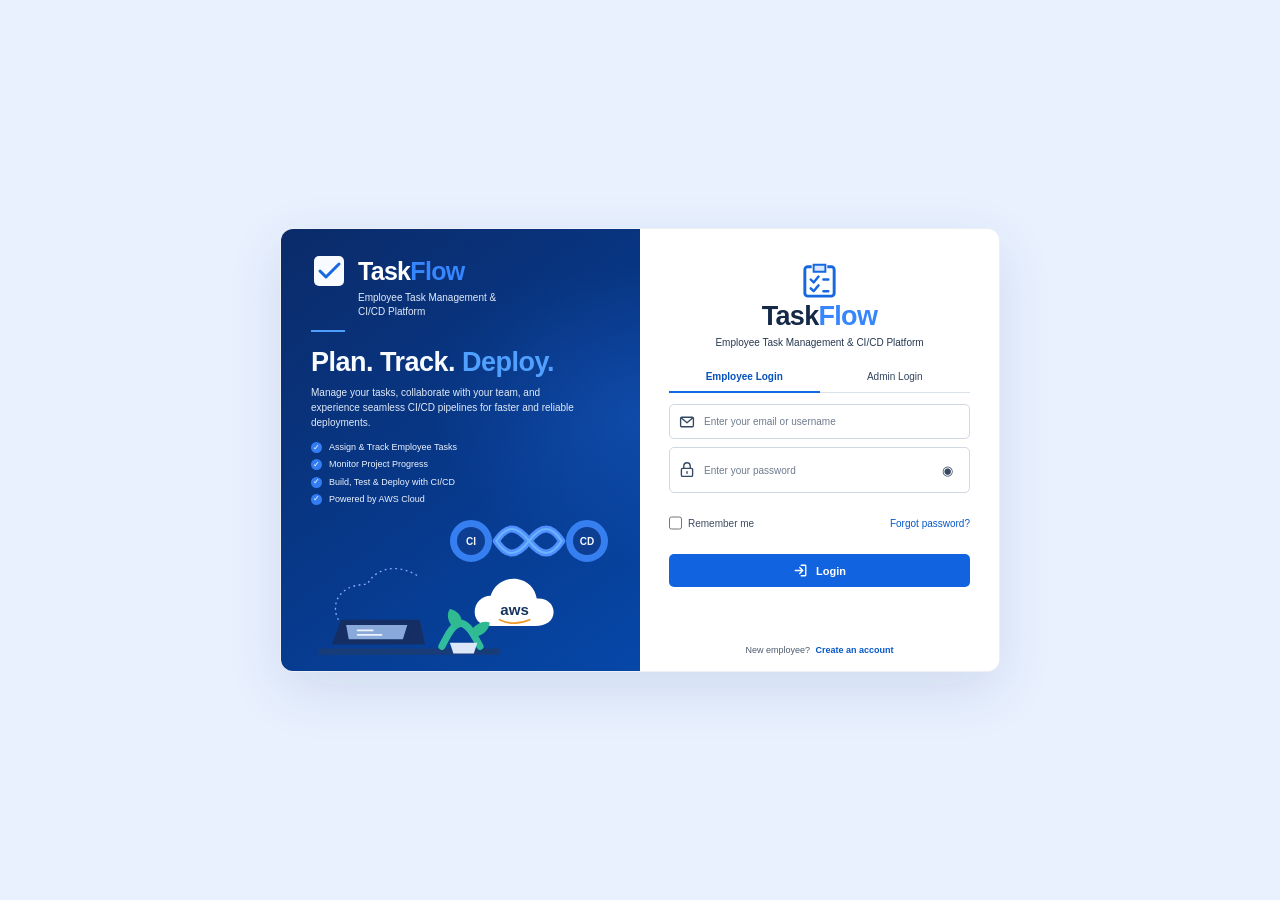
==== commit 6ba394bc: "Publish TaskFlow source updates Add the local TaskFlow implementation, employee invitation workflow," ====
--- a/frontend/login.html
+++ b/frontend/login.html
@@ -6,64 +6,129 @@
     <title>TaskFlow - Login</title>
     <link rel="stylesheet" href="style.css">
 </head>
-<body class="auth-page">
-    <main class="auth-shell">
-        <section class="auth-visual" aria-label="TaskFlow overview">
-            <a class="brand-logo" href="/" aria-label="TaskFlow home">
-                <span class="brand-symbol" aria-hidden="true">TF</span>
-                <span>Task<span class="brand-accent">Flow</span></span>
-            </a>
-            <div class="visual-copy">
-                <p class="visual-eyebrow">Employee task management</p>
-                <h1>Build better teams,<br><span>deliver faster.</span></h1>
-                <p>Organize tasks, collaborate with your team, and keep every project moving in one place.</p>
-            </div>
-            <ul class="feature-list">
-                <li><span class="feature-icon icon-blue" aria-hidden="true">&#10003;</span><span><strong>Task management</strong><small>Organize work and track progress.</small></span></li>
-                <li><span class="feature-icon icon-violet" aria-hidden="true">&#9679;</span><span><strong>Team collaboration</strong><small>Keep everyone moving together.</small></span></li>
-                <li><span class="feature-icon icon-teal" aria-hidden="true">&lt;/&gt;</span><span><strong>CI/CD integration</strong><small>Connect delivery to the work.</small></span></li>
-                <li><span class="feature-icon icon-orange" aria-hidden="true">&#8599;</span><span><strong>Local deployment</strong><small>Move from plan to production.</small></span></li>
-            </ul>
-            <div class="workflow-preview" aria-hidden="true">
-                <div class="preview-heading"><span>TEAM WORKFLOW</span><span class="preview-live"><i></i> IN PROGRESS</span></div>
-                <div class="preview-task"><span class="preview-check">&#10003;</span><span>Plan the next release</span><span class="preview-tag">DONE</span></div>
-                <div class="preview-task"><span class="preview-check preview-current"></span><span>Review team tasks</span><span class="preview-tag preview-tag-current">TODAY</span></div>
-                <div class="preview-task"><span class="preview-check"></span><span>Ship the update</span><span class="preview-tag">NEXT</span></div>
-                <div class="preview-progress"><span></span></div>
-            </div>
-            <p class="visual-footer">Plan <span>·</span> Collaborate <span>·</span> Deliver</p>
-        </section>
+<body class="auth-page login-page">
+    <main class="login-shell">
+        <div class="login-frame">
+            <section class="login-visual" aria-label="TaskFlow overview">
+                <a class="login-brand" href="/" aria-label="TaskFlow home">
+                    <span class="login-brand-icon" aria-hidden="true">
+                        <svg viewBox="0 0 32 32" focusable="false">
+                            <rect x="1" y="1" width="30" height="30" rx="5" fill="#f8fbff"/>
+                            <path d="m7 16 6 6L26 9" fill="none" stroke="#1768df" stroke-linecap="round" stroke-linejoin="round" stroke-width="3"/>
+                        </svg>
+                    </span>
+                    <span class="login-brand-name">Task<span>Flow</span></span>
+                </a>
+                <p class="login-brand-caption">Employee Task Management &amp;<br>CI/CD Platform</p>
+                <div class="login-accent-rule" aria-hidden="true"></div>
 
-        <section class="auth-side" aria-labelledby="loginHeading">
-            <div class="auth-topline">New to TaskFlow? <a href="register.html">Create account</a></div>
-            <div class="auth-card">
-                <div class="auth-card-brand">
-                    <span class="brand-symbol" aria-hidden="true">TF</span>
-                    <span>Task<span class="brand-accent">Flow</span></span>
+                <div class="login-visual-copy">
+                    <h1>Plan. Track. <span>Deploy.</span></h1>
+                    <p>Manage your tasks, collaborate with your team, and experience seamless CI/CD pipelines for faster and reliable deployments.</p>
                 </div>
-                <p class="form-eyebrow">WELCOME BACK</p>
-                <h2 id="loginHeading">Sign in to TaskFlow</h2>
-                <p class="form-lede">Pick up where your team left off.</p>
-                <form class="auth-form" onsubmit="login(event)">
-                    <label for="username">Username</label>
-                    <input type="text" id="username" name="username" placeholder="Enter your username" autocomplete="username" minlength="3" maxlength="80" required>
-                    <label for="password">Password</label>
-                    <div class="password-field">
-                        <input type="password" id="password" name="password" placeholder="Enter your password" autocomplete="current-password" minlength="8" maxlength="128" required>
-                        <button class="password-toggle" type="button" onclick="togglePassword('password', this)" aria-label="Show password">Show</button>
+
+                <ul class="login-feature-list">
+                    <li><span aria-hidden="true">✓</span>Assign &amp; Track Employee Tasks</li>
+                    <li><span aria-hidden="true">✓</span>Monitor Project Progress</li>
+                    <li><span aria-hidden="true">✓</span>Build, Test &amp; Deploy with CI/CD</li>
+                    <li><span aria-hidden="true">✓</span>Powered by AWS Cloud</li>
+                </ul>
+
+                <div class="login-flow-art" aria-hidden="true">
+                    <div class="login-pipeline">
+                        <span>CI</span>
+                        <svg viewBox="0 0 112 54" focusable="false">
+                            <path d="M9 27C24 4 38 4 56 27s32 23 47 0M9 27c15 23 29 23 47 0S88 4 103 27" fill="none" stroke="#5290ff" stroke-linecap="round" stroke-width="10"/>
+                            <path d="M9 27c15-23 29-23 47 0s32 23 47 0M9 27c15 23 29 23 47 0S88 4 103 27" fill="none" stroke="#69b5ff" stroke-linecap="round" stroke-width="3"/>
+                        </svg>
+                        <span>CD</span>
+                    </div>
+                    <svg class="login-cloud-art" viewBox="0 0 320 106" focusable="false">
+                        <path d="M111 14C88 0 64 6 55 24c-22 0-36 11-36 27 0 17 14 27 34 27h50" fill="none" stroke="#8aaeff" stroke-dasharray="2 4" stroke-width="1.5"/>
+                        <path d="M191 38h35" fill="none" stroke="#8aaeff" stroke-dasharray="2 4" stroke-width="1.5"/>
+                        <path d="M176 55c0-10 8-18 18-18 4-13 16-21 30-19 12 2 20 10 22 22 11-1 19 6 19 15 0 10-8 16-21 16h-48c-13 0-20-6-20-16z" fill="#fff"/>
+                        <text x="221" y="59" fill="#16345e" font-size="17" font-weight="700" text-anchor="middle">aws</text>
+                        <path d="M204 64c10 5 23 5 34 0" fill="none" stroke="#ef9b28" stroke-linecap="round" stroke-width="2"/>
+                        <path d="M0 100h205" stroke="#183c78" stroke-width="7"/>
+                        <path d="M15 92h105l-6-28H25z" fill="#152f65"/>
+                        <path d="M31 70h69l-5 16H34z" fill="#89a9da"/>
+                        <path d="M44 76h17m-17 5h27" stroke="#edf4ff" stroke-linecap="round" stroke-width="2"/>
+                        <path d="M139 94c8-16 13-25 22-26 8 2 13 11 21 26" fill="none" stroke="#31bc9b" stroke-linecap="round" stroke-width="8"/>
+                        <path d="M153 74c-8-8-9-16-5-22 9 2 14 8 14 18m9 7c8-10 15-12 22-10-1 9-7 14-18 17" fill="#30ba91"/>
+                        <path d="M148 90h31l-4 12h-23z" fill="#dce7f8"/>
+                    </svg>
+                </div>
+            </section>
+
+            <section class="login-panel" aria-labelledby="loginHeading">
+                <header class="login-panel-heading">
+                    <span class="login-panel-icon" aria-hidden="true">
+                        <svg viewBox="0 0 44 44" focusable="false">
+                            <path d="M14 9h-4a3 3 0 0 0-3 3v24a3 3 0 0 0 3 3h24a3 3 0 0 0 3-3V12a3 3 0 0 0-3-3h-4" fill="#fff" stroke="#1768df" stroke-width="3"/>
+                            <path d="M16 7h12v7H16z" fill="#d9e8ff" stroke="#1768df" stroke-width="2"/>
+                            <path d="m13 22 3 3 5-6m-8 12 3 3 5-6m5-6h5m-5 12h5" fill="none" stroke="#1768df" stroke-linecap="round" stroke-linejoin="round" stroke-width="2.5"/>
+                        </svg>
+                    </span>
+                    <h1 id="loginHeading">Task<span>Flow</span></h1>
+                    <p>Employee Task Management &amp; CI/CD Platform</p>
+                </header>
+
+                <div class="login-role-tabs" id="loginRoleTabs" role="group" aria-label="Choose account type">
+                    <button class="is-active" type="button" data-login-role="Employee" aria-pressed="true">Employee Login</button>
+                    <button type="button" data-login-role="Admin" aria-pressed="false">Admin Login</button>
+                </div>
+
+                <form class="login-form" id="loginForm" onsubmit="login(event)">
+                    <input type="hidden" id="loginRole" value="Employee">
+                    <label class="login-input">
+                        <svg viewBox="0 0 20 20" aria-hidden="true" focusable="false"><rect x="2" y="4" width="16" height="12" rx="1.5" fill="none" stroke="currentColor" stroke-width="1.7"/><path d="m3 5 7 6 7-6" fill="none" stroke="currentColor" stroke-linecap="round" stroke-linejoin="round" stroke-width="1.7"/></svg>
+                        <input type="text" id="username" name="username" placeholder="Enter your email or username" aria-label="Email address or username" autocomplete="username" minlength="3" maxlength="160" required>
+                    </label>
+                    <label class="login-input">
+                        <svg viewBox="0 0 20 20" aria-hidden="true" focusable="false"><rect x="3" y="8" width="14" height="10" rx="1.5" fill="none" stroke="currentColor" stroke-width="1.7"/><path d="M6 8V5a4 4 0 0 1 8 0v3m-4 4v2" fill="none" stroke="currentColor" stroke-linecap="round" stroke-width="1.7"/></svg>
+                        <input type="password" id="password" name="password" placeholder="Enter your password" aria-label="Password" autocomplete="current-password" minlength="8" maxlength="128" required>
+                        <button class="login-password-toggle" type="button" onclick="togglePassword('password', this)" aria-label="Show password">◉</button>
+                    </label>
+                    <div class="login-form-options">
+                        <label><input type="checkbox" id="rememberMe"><span>Remember me</span></label>
+                        <button class="login-text-button" type="button" onclick="showPasswordRecovery()">Forgot password?</button>
                     </div>
                     <div id="otpField" class="hidden-auth-field">
                         <label for="otp">Authenticator code</label>
                         <input type="text" id="otp" inputmode="numeric" pattern="[0-9]{6}" maxlength="6" placeholder="Enter 6-digit code" autocomplete="one-time-code">
                     </div>
-                    <button class="auth-submit" type="submit">Sign in</button>
+                    <button class="login-submit" type="submit">
+                        <svg viewBox="0 0 20 20" aria-hidden="true" focusable="false"><path d="M11 3h5a1 1 0 0 1 1 1v12a1 1 0 0 1-1 1h-5M3 10h10m-4-4 4 4-4 4" fill="none" stroke="currentColor" stroke-linecap="round" stroke-linejoin="round" stroke-width="1.8"/></svg>
+                        Login
+                    </button>
                 </form>
-                <p id="message" class="form-message" role="status" aria-live="polite"></p>
-                <div class="auth-divider"><span>Secure team workspace</span></div>
-            </div>
-            <p class="auth-legal">TaskFlow <span>·</span> Manage work with clarity</p>
-        </section>
+
+                <form class="login-form recovery-form" id="passwordRecoveryForm" onsubmit="requestPasswordReset(event)" hidden>
+                    <p class="recovery-copy">Enter your username or Enter Your Email. If the account exists and email delivery is configured, we’ll email you a secure reset link.</p>
+                    <label class="login-input">
+                        <input type="text" id="recoveryIdentifier" name="identifier" placeholder="Username or recovery email" aria-label="Username or recovery email" autocomplete="username" maxlength="160" required>
+                    </label>
+                    <button class="login-submit" type="submit">Send reset link</button>
+                    <button class="login-text-button recovery-back" type="button" onclick="showLoginForm()">Back to login</button>
+                </form>
+
+                <form class="login-form recovery-form" id="passwordResetForm" onsubmit="confirmPasswordReset(event)" hidden>
+                    <p class="recovery-copy">Choose a new password. Reset links expire after 30 minutes and can only be used once.</p>
+                    <label class="login-input">
+                        <input type="password" id="resetPassword" name="new-password" placeholder="New password (8–128 characters)" aria-label="New password" autocomplete="new-password" minlength="8" maxlength="128" required>
+                    </label>
+                    <label class="login-input">
+                        <input type="password" id="resetPasswordConfirmation" name="confirm-new-password" placeholder="Confirm new password" aria-label="Confirm new password" autocomplete="new-password" minlength="8" maxlength="128" required>
+                    </label>
+                    <button class="login-submit" type="submit">Reset password</button>
+                    <button class="login-text-button recovery-back" type="button" onclick="showLoginForm()">Back to login</button>
+                </form>
+
+                <p id="message" class="login-message" role="status" aria-live="polite"></p>
+                <p class="login-register-link" id="loginRegisterLink">New employee? <a href="register.html">Create an account</a></p>
+            </section>
+        </div>
     </main>
     <script src="auth.js" defer></script>
 </body>
-</html>+</html>
--- a/frontend/style.css
+++ b/frontend/style.css
@@ -851,9 +851,10 @@
 .board-lane {
 	min-height: 210px;
 	padding: 14px 12px 10px;
-	background: #fafcff;
-	border: 1px solid #ebf0f8;
-	border-radius: 12px;
+	background: linear-gradient(180deg, #f8faff 0%, #f4f8ff 100%);
+	border: 1px solid #e8edf8;
+	border-radius: 14px;
+	box-shadow: inset 0 1px 0 rgb(255 255 255 / 75%);
 }
 .workflow-board {
 	grid-template-columns: repeat(4, minmax(0, 1fr));
@@ -909,11 +910,18 @@
 .board-task {
 	display: grid;
 	grid-template-columns: minmax(0, 1fr) auto;
-	gap: 4px 12px;
-	padding: 8px 10px;
-	background: #fff;
-	border: 1px solid #edf1f9;
-	border-radius: 10px;
+	gap: 8px 12px;
+	padding: 12px 10px 10px;
+	background: linear-gradient(180deg, #ffffff 0%, #f9fbff 100%);
+	border: 1px solid #ebf0f9;
+	border-radius: 12px;
+	box-shadow: 0 8px 20px rgb(27 54 99 / 04%);
+	transition: transform 150ms ease, box-shadow 150ms ease;
+}
+
+.board-task:hover {
+	transform: translateY(-1px);
+	box-shadow: 0 10px 22px rgb(25 52 90 / 07%);
 }
 
 .board-task h4 {
@@ -935,12 +943,71 @@
 
 .board-task .task-meta {
 	grid-column: 1 / -1;
+	display: flex;
+	align-items: center;
+	justify-content: space-between;
+	gap: 8px;
+	padding-top: 2px;
 }
 
 .board-task .task-card-actions {
 	grid-column: 1 / -1;
 }
 
+.task-meta {
+	font-size: 10px;
+}
+
+.priority-pill {
+	display: inline-flex;
+	align-items: center;
+	justify-content: center;
+	padding: 4px 8px;
+	border-radius: 999px;
+	font-size: 10px;
+	font-weight: 800;
+	letter-spacing: 0.02em;
+}
+
+.priority-high {
+	background: #ffe8eb;
+	color: #c83d59;
+}
+
+.priority-medium {
+	background: #fff3d9;
+	color: #b67300;
+}
+
+.priority-low {
+	background: #e8f6ee;
+	color: #167d5b;
+}
+
+.assignee-wrap {
+	display: flex;
+	align-items: center;
+	gap: 8px;
+	grid-column: 1 / -1;
+	padding: 0 2px;
+	color: #5b6f8d;
+	font-size: 10px;
+}
+
+.assignee-avatar,
+.employee-avatar-mini {
+	display: inline-grid;
+	place-items: center;
+	width: 24px;
+	height: 24px;
+	background: linear-gradient(135deg, #6ca2ff 0%, #2d67e3 100%);
+	border-radius: 50%;
+	color: white;
+	font-size: 9px;
+	font-weight: 800;
+	box-shadow: 0 6px 14px rgb(47 104 245 / 18%);
+}
+
 .task-card-actions {
 	display: flex;
 	gap: 6px;
@@ -949,7 +1016,7 @@
 
 .task-action {
 	padding: 5px 7px;
-	background: #eef4ff;
+	background: #edf5ff;
 	border: 0;
 	border-radius: 7px;
 	color: #366fe9;
@@ -959,13 +1026,77 @@
 }
 
 .task-action-primary {
-	background: #dff6ea;
+	background: #dff7ea;
 	color: #1e9b5d;
 }
 
 .task-action-delete {
 	background: #fee7ea;
 	color: #d14a6a;
+}
+
+.employee-records {
+	display: grid;
+	gap: 10px;
+	grid-column: 1 / -1;
+}
+
+.employee-record {
+	display: grid;
+	gap: 10px;
+	padding: 10px 12px;
+	background: #fff;
+	border: 1px solid #ecf0f8;
+	border-radius: 12px;
+}
+
+.employee-main {
+	display: flex;
+	align-items: center;
+	gap: 10px;
+}
+
+.employee-main > div {
+	display: grid;
+	gap: 2px;
+	min-width: 0;
+}
+
+.employee-main strong {
+	color: #1f3253;
+	font-size: 13px;
+}
+
+.employee-main small {
+	color: #6c7f9c;
+	font-size: 10px;
+}
+
+.employee-actions {
+	display: flex;
+	gap: 6px;
+	flex-wrap: wrap;
+}
+
+.status-tag {
+	display: inline-flex;
+	align-items: center;
+	justify-content: center;
+	width: fit-content;
+	padding: 4px 8px;
+	border-radius: 999px;
+	font-size: 10px;
+	font-weight: 700;
+}
+
+.status-tag.success {
+	background: #e7f8ef;
+	color: #179e69;
+}
+
+.status-tag.running {
+	background: #fff1d7;
+	color: #b06d00;
 }
 
 .lane-empty {
@@ -1268,6 +1399,48 @@
 }
 
 .notification-list small {
+	color: #7185a6;
+	font-size: 11px;
+}
+
+[hidden] {
+	display: none !important;
+}
+
+.recovery-copy {
+	margin: 0;
+	color: #61728a;
+	font-size: 11px;
+	line-height: 1.5;
+}
+
+.recovery-back {
+	justify-self: center;
+}
+
+.recovery-email-settings {
+	display: grid;
+	gap: 8px;
+	max-width: 520px;
+	margin-top: 20px;
+}
+
+.recovery-email-settings > label {
+	color: #243b5c;
+	font-size: 12px;
+	font-weight: 700;
+}
+
+.recovery-email-settings > div {
+	display: flex;
+	gap: 8px;
+}
+
+.recovery-email-settings input {
+	min-width: 0;
+}
+
+.recovery-email-settings > small {
 	color: #7185a6;
 	font-size: 11px;
 }
@@ -1483,8 +1656,65 @@
 
 .analytics-panel,
 .calendar-panel,
-.activity-panel {
+.activity-panel,
+.workload-panel {
 	padding: 18px;
+}
+
+.workload-panel {
+	grid-column: 1 / -1;
+}
+
+.workload-table-wrap {
+	overflow-x: auto;
+}
+
+.workload-table {
+	width: 100%;
+	min-width: 520px;
+	border-collapse: collapse;
+	text-align: left;
+}
+
+.workload-table th,
+.workload-table td {
+	padding: 11px 10px;
+	border-bottom: 1px solid #e9eef7;
+	color: #425777;
+	font-size: 12px;
+}
+
+.workload-table thead th {
+	color: #7a8da9;
+	font-size: 10px;
+	font-weight: 750;
+	text-transform: uppercase;
+}
+
+.workload-table tbody th {
+	font-weight: 650;
+}
+
+.workload-table tbody th strong,
+.workload-table tbody th small {
+	display: block;
+}
+
+.workload-table tbody th small {
+	margin-top: 3px;
+	color: #8191a9;
+	font-size: 10px;
+	font-weight: 400;
+}
+
+.workload-number.is-overdue {
+	color: #c83d59;
+	font-weight: 800;
+}
+
+.workload-empty {
+	color: #7a8da9 !important;
+	text-align: center;
 }
 
 .analytics-stats {
@@ -2060,7 +2290,7 @@
 .workflow-preview {
 	width: min(100%, 440px);
 	margin-top: auto;
-	padding: 14px 17px 13px;
+	padding: 13px 16px 10px;
 	background: rgb(7 21 49 / 48%);
 	border: 1px solid rgb(134 176 242 / 24%);
 	border-radius: 8px;
@@ -2074,79 +2304,123 @@
 
 .preview-heading {
 	justify-content: space-between;
-	margin-bottom: 7px;
+	margin-bottom: 5px;
 	color: #95a9c8;
 	font-size: 9px;
 	font-weight: 750;
 	letter-spacing: 0.08em;
 }
 
-.preview-live {
-	display: inline-flex;
-	align-items: center;
-	gap: 5px;
-	color: #9ddbc9;
-}
-
-.preview-live i {
-	width: 6px;
-	height: 6px;
-	background: #3ccea4;
-	border-radius: 50%;
-}
-
 .preview-task {
-	gap: 9px;
-	min-height: 31px;
+	display: grid;
+	grid-template-columns: minmax(0, 1fr) auto;
+	align-items: center;
+	gap: 8px;
+	min-height: 38px;
+	padding: 5px 0;
 	color: #d9e3f2;
 	border-top: 1px solid rgb(159 183 218 / 12%);
+}
+
+.preview-count {
+	color: #8fbaff;
+	font-size: 8px;
+	font-weight: 800;
+	letter-spacing: 0.04em;
+}
+
+.preview-task-main {
+	display: flex;
+	align-items: center;
+	gap: 8px;
+	min-width: 0;
+	flex: 1;
+}
+
+.preview-state {
+	width: 8px;
+	height: 8px;
+	flex: 0 0 8px;
+	background: #879bb8;
+	border-radius: 50%;
+}
+
+.preview-state.done {
+	background: #38c889;
+}
+
+.preview-state.current {
+	background: #4c91ff;
+}
+
+.preview-state.next {
+	background: #f0b45d;
+}
+
+.preview-task-copy {
+	display: grid;
+	gap: 3px;
+	min-width: 0;
+}
+
+.preview-task-copy strong {
+	overflow: hidden;
+	color: #ebf3ff;
 	font-size: 10px;
-}
-
-.preview-check {
-	width: 13px;
-	height: 13px;
-	border: 1px solid #607899;
-	border-radius: 4px;
-}
-
-.preview-check:not(.preview-current) {
-	color: white;
-	background: #2377f4;
-	border-color: #2377f4;
-	font-size: 9px;
-	line-height: 11px;
-	text-align: center;
-}
-
-.preview-task > span:nth-child(2) {
-	flex: 1;
+	font-weight: 650;
+	text-overflow: ellipsis;
+	white-space: nowrap;
+}
+
+.preview-task-copy small {
+	display: flex;
+	align-items: center;
+	gap: 4px;
+	color: #91a7c7;
+	font-size: 8px;
+}
+
+.preview-avatar {
+	display: inline-grid;
+	place-items: center;
+	width: 15px;
+	height: 15px;
+	background: #5c76d8;
+	border-radius: 50%;
+	color: #fff;
+	font-size: 6px;
+	font-style: normal;
+	font-weight: 800;
 }
 
 .preview-tag {
+	flex: 0 0 auto;
+	padding: 4px 5px;
+	background: rgb(255 255 255 / 5%);
+	border: 1px solid rgb(159 183 218 / 12%);
+	border-radius: 5px;
 	color: #99acc7;
-	font-size: 8px;
+	font-size: 7px;
 	font-weight: 700;
-	letter-spacing: 0.06em;
+	letter-spacing: 0.04em;
+	white-space: nowrap;
+}
+
+.preview-tag.done {
+	background: rgb(45 190 127 / 10%);
+	border-color: rgb(75 203 151 / 22%);
+	color: #9dd9bf;
 }
 
 .preview-tag-current {
+	background: rgb(56 132 246 / 12%);
+	border-color: rgb(99 157 255 / 22%);
 	color: #7eb1ff;
 }
 
-.preview-progress {
-	height: 3px;
-	margin-top: 5px;
-	background: #273d61;
-	border-radius: 3px;
-}
-
-.preview-progress span {
-	display: block;
-	width: 62%;
-	height: 100%;
-	background: #347ef5;
-	border-radius: inherit;
+.preview-tag.next-tag {
+	background: rgb(255 255 255 / 4%);
+	color: #d0d7ef;
 }
 
 .visual-footer {
@@ -2197,6 +2471,10 @@
 	box-shadow: 0 16px 48px rgb(23 45 81 / 7%);
 }
 
+.auth-card-register {
+	width: min(100%, 680px);
+}
+
 .auth-card-brand {
 	margin-bottom: 23px;
 	color: #122847;
@@ -2230,9 +2508,116 @@
 	line-height: 1.5;
 }
 
+.signup-choice-grid {
+	display: grid;
+	grid-template-columns: repeat(2, minmax(0, 1fr));
+	gap: 14px;
+}
+
+.signup-choice-card {
+	display: flex;
+	flex-direction: column;
+	align-items: flex-start;
+	padding: 19px;
+	background: #f7faff;
+	border: 1px solid #e1e9f5;
+	border-radius: 12px;
+}
+
+.signup-choice-label {
+	color: #2876ed;
+	font-size: 9px;
+	font-weight: 800;
+	letter-spacing: 0.08em;
+}
+
+.signup-choice-card h3 {
+	margin: 10px 0 6px;
+	color: #142b4d;
+	font-size: 16px;
+}
+
+.signup-choice-card p {
+	flex: 1;
+	margin: 0 0 10px;
+	color: #687a95;
+	font-size: 11px;
+	line-height: 1.55;
+}
+
+.signup-choice-card .auth-submit {
+	width: 100%;
+}
+
+.signup-secondary {
+	color: #245cae;
+	background: #eaf2ff;
+	box-shadow: none;
+}
+
+.signup-secondary:hover {
+	background: #dceaff;
+	box-shadow: none;
+}
+
+.signup-invite-form {
+	display: grid;
+	gap: 12px;
+}
+
+.signup-invite-form label {
+	color: #243b5c;
+	font-size: 11px;
+	font-weight: 700;
+}
+
+.signup-invite-form input {
+	min-height: 44px;
+	padding: 10px 12px;
+	color: #1d3558;
+	background: #f7faff;
+	border: 1px solid #dbe4f0;
+	border-radius: 10px;
+	font-size: 12px;
+}
+
+.signup-invite-form input:focus {
+	border-color: #4a89ee;
+	outline: 0;
+	box-shadow: 0 0 0 3px rgb(52 126 245 / 12%);
+}
+
+.auth-back-button {
+	justify-self: start;
+	padding: 5px 0;
+	color: #1768df;
+	background: transparent;
+	border: 0;
+	cursor: pointer;
+	font-size: 11px;
+	font-weight: 700;
+}
+
+.auth-back-button:hover,
+.auth-back-button:focus-visible {
+	text-decoration: underline;
+}
+
 .auth-form {
 	display: grid;
+	gap: 12px;
+}
+
+.field-group {
+	display: grid;
 	gap: 8px;
+}
+
+.field-header {
+	display: flex;
+	align-items: center;
+	justify-content: space-between;
+	gap: 12px;
 }
 
 .auth-form label {
@@ -2242,14 +2627,53 @@
 	font-weight: 700;
 }
 
+.text-link {
+	color: #1768df;
+	font-size: 11px;
+	font-weight: 700;
+	text-decoration: none;
+}
+
+.text-link:hover,
+.text-link:focus-visible {
+	text-decoration: underline;
+}
+
+.input-wrap {
+	display: flex;
+	align-items: center;
+	min-height: 48px;
+	padding: 0 12px 0 0;
+	background: #f7faff;
+	border: 1px solid #dbe4f0;
+	border-radius: 10px;
+	transition: border-color 160ms ease, box-shadow 160ms ease, background 160ms ease;
+}
+
+.input-wrap:focus-within {
+	border-color: #4a89ee;
+	background: #fff;
+	box-shadow: 0 0 0 3px rgb(52 126 245 / 12%);
+}
+
+.field-icon {
+	display: grid;
+	place-items: center;
+	width: 38px;
+	color: #7a8fae;
+	font-size: 14px;
+}
+
 .auth-form input {
+	flex: 1;
 	min-height: 44px;
-	padding: 10px 12px;
+	padding: 10px 12px 10px 0;
 	color: #1d3558;
-	background: #fff;
-	border-color: #dbe4f0;
-	border-radius: 6px;
+	background: transparent;
+	border: 0;
+	border-radius: 0;
 	font-size: 12px;
+	box-shadow: none;
 }
 
 .auth-form input::placeholder {
@@ -2257,8 +2681,8 @@
 }
 
 .auth-form input:focus {
-	border-color: #4a89ee;
-	box-shadow: 0 0 0 3px rgb(52 126 245 / 12%);
+	border: 0;
+	box-shadow: none;
 	outline: 0;
 }
 
@@ -2289,18 +2713,50 @@
 	color: #1768df;
 }
 
+.form-options {
+	display: flex;
+	align-items: center;
+	justify-content: space-between;
+	gap: 12px;
+	margin-top: 2px;
+	padding: 2px 0;
+}
+
+.checkbox-wrap {
+	display: inline-flex;
+	align-items: center;
+	gap: 8px;
+	color: #5d7087;
+	font-size: 11px;
+	font-weight: 600;
+}
+
+.checkbox-wrap input {
+	width: 14px;
+	height: 14px;
+	min-height: 14px;
+	accent-color: #2474ed;
+}
+
 .auth-submit {
-	min-height: 44px;
-	margin-top: 10px;
+	min-height: 46px;
+	margin-top: 8px;
 	padding: 10px 16px;
 	color: #fff;
-	background: #2474ed;
+	background: linear-gradient(135deg, #2474ed 0%, #1859d6 100%);
 	border: 0;
-	border-radius: 6px;
-	box-shadow: 0 5px 12px rgb(36 116 237 / 18%);
+	border-radius: 10px;
+	box-shadow: 0 8px 18px rgb(36 116 237 / 22%);
 	cursor: pointer;
 	font-size: 12px;
 	font-weight: 700;
+	transition: transform 160ms ease, box-shadow 160ms ease;
+}
+
+.auth-submit:hover {
+	transform: translateY(-1px);
+	box-shadow: 0 10px 20px rgb(36 116 237 / 26%);
+	background: linear-gradient(135deg, #1d66d8 0%, #134ec0 100%);
 }
 
 .auth-submit:hover {
@@ -2447,6 +2903,10 @@
 		margin: 0 auto;
 	}
 
+	.signup-choice-grid {
+		grid-template-columns: 1fr;
+	}
+
 	.auth-legal {
 		margin-top: 17px;
 	}
@@ -2471,3 +2931,535 @@
 		font-size: 10px;
 	}
 }
+
+.login-page {
+	min-height: 100vh;
+	background: #e9f1ff;
+	font-family: Arial, Helvetica, sans-serif;
+}
+
+.login-shell {
+	display: grid;
+	min-height: 100vh;
+	place-items: center;
+	padding: 28px;
+}
+
+.login-frame {
+	display: grid;
+	grid-template-columns: 1fr 1fr;
+	width: min(720px, 100%);
+	min-height: 444px;
+	overflow: hidden;
+	background: #fff;
+	border: 1px solid rgb(20 52 103 / 8%);
+	border-radius: 13px;
+	box-shadow: 0 18px 55px rgb(22 55 112 / 12%);
+}
+
+.login-visual {
+	display: flex;
+	flex-direction: column;
+	min-width: 0;
+	padding: 24px 30px 14px;
+	color: #fff;
+	background:
+		radial-gradient(ellipse at 100% 42%, rgb(33 106 221 / 32%), transparent 41%),
+		linear-gradient(145deg, #0b2b69 0%, #073889 52%, #0647a8 100%);
+}
+
+.login-brand {
+	display: flex;
+	align-items: center;
+	gap: 11px;
+	width: fit-content;
+	color: #fff;
+	text-decoration: none;
+}
+
+.login-brand-icon {
+	display: grid;
+	width: 36px;
+	height: 36px;
+	place-items: center;
+}
+
+.login-brand-icon svg {
+	display: block;
+	width: 32px;
+	height: 32px;
+}
+
+.login-brand-name {
+	font-size: 25px;
+	font-weight: 750;
+	letter-spacing: -0.7px;
+}
+
+.login-brand-name span,
+.login-panel-heading h1 span {
+	color: #3686ff;
+}
+
+.login-brand-caption {
+	margin: 2px 0 0 47px;
+	color: #e1ebfa;
+	font-size: 10px;
+	line-height: 1.4;
+}
+
+.login-accent-rule {
+	width: 34px;
+	height: 2px;
+	margin-top: 11px;
+	background: #4d9eff;
+}
+
+.login-visual-copy {
+	margin-top: 15px;
+}
+
+.login-visual-copy h1 {
+	margin: 0 0 7px;
+	color: #f7faff;
+	font-size: 27px;
+	font-weight: 700;
+	letter-spacing: -0.5px;
+}
+
+.login-visual-copy h1 span {
+	color: #50a0ff;
+}
+
+.login-visual-copy p {
+	max-width: 270px;
+	margin: 0;
+	color: #e0eaf8;
+	font-size: 10px;
+	line-height: 1.5;
+}
+
+.login-feature-list {
+	display: grid;
+	gap: 6px;
+	margin: 12px 0 0;
+	padding: 0;
+	list-style: none;
+}
+
+.login-feature-list li {
+	display: flex;
+	align-items: center;
+	gap: 7px;
+	color: #edf4ff;
+	font-size: 9px;
+	line-height: 1.25;
+}
+
+.login-feature-list li span {
+	display: grid;
+	width: 11px;
+	height: 11px;
+	flex: 0 0 11px;
+	place-items: center;
+	color: #fff;
+	background: #337df2;
+	border-radius: 50%;
+	font-size: 8px;
+	font-weight: 700;
+}
+
+.login-flow-art {
+	margin-top: auto;
+}
+
+.login-pipeline {
+	display: flex;
+	align-items: center;
+	justify-content: flex-end;
+	height: 46px;
+	margin: -5px 2px -1px 0;
+}
+
+.login-pipeline > span {
+	display: grid;
+	width: 42px;
+	height: 42px;
+	flex: 0 0 42px;
+	place-items: center;
+	color: #f5f9ff;
+	background: #0e3e91;
+	border: 7px solid #367ff0;
+	border-radius: 50%;
+	font-size: 10px;
+	font-weight: 700;
+}
+
+.login-pipeline svg {
+	width: 78px;
+	height: 38px;
+	margin: 0 -2px;
+}
+
+.login-cloud-art {
+	display: block;
+	width: 100%;
+	height: 94px;
+}
+
+.login-panel {
+	display: flex;
+	flex-direction: column;
+	min-width: 0;
+	padding: 29px 29px 16px;
+	background: #fff;
+}
+
+.login-panel-heading {
+	display: grid;
+	justify-items: center;
+	text-align: center;
+}
+
+.login-panel-icon {
+	display: grid;
+	width: 43px;
+	height: 43px;
+	place-items: center;
+}
+
+.login-panel-icon svg {
+	display: block;
+	width: 43px;
+	height: 43px;
+}
+
+.login-panel-heading h1 {
+	margin: 0;
+	color: #152947;
+	font-size: 27px;
+	font-weight: 750;
+	letter-spacing: -0.7px;
+	line-height: 1.15;
+}
+
+.login-panel-heading p {
+	margin: 5px 0 12px;
+	color: #263750;
+	font-size: 10px;
+}
+
+.login-role-tabs {
+	display: grid;
+	grid-template-columns: 1fr 1fr;
+	border-bottom: 1px solid #dce2eb;
+}
+
+.login-role-tabs button {
+	position: relative;
+	min-height: 32px;
+	padding: 7px 3px;
+	color: #33445d;
+	background: transparent;
+	border: 0;
+	cursor: pointer;
+	font: inherit;
+	font-size: 10px;
+}
+
+.login-role-tabs button::after {
+	position: absolute;
+	right: 0;
+	bottom: -1px;
+	left: 0;
+	height: 2px;
+	background: transparent;
+	content: "";
+}
+
+.login-role-tabs button.is-active {
+	color: #0751bb;
+	font-weight: 700;
+}
+
+.login-role-tabs button.is-active::after {
+	background: #1268e7;
+}
+
+.login-role-tabs button:focus-visible,
+.login-text-button:focus-visible,
+.login-password-toggle:focus-visible {
+	outline: 2px solid #72aaff;
+	outline-offset: 2px;
+}
+
+.login-form {
+	display: grid;
+	gap: 8px;
+	margin-top: 11px;
+}
+
+.login-input {
+	display: flex;
+	align-items: center;
+	min-height: 35px;
+	padding: 0 9px;
+	color: #334861;
+	background: #fff;
+	border: 1px solid #d0d8e4;
+	border-radius: 5px;
+}
+
+.login-input:focus-within {
+	border-color: #4788e9;
+	box-shadow: 0 0 0 2px rgb(48 118 228 / 12%);
+}
+
+.login-input > svg {
+	width: 16px;
+	height: 16px;
+	flex: 0 0 16px;
+	margin-right: 9px;
+}
+
+.login-input input {
+	width: 100%;
+	min-width: 0;
+	min-height: 33px;
+	padding: 6px 0;
+	color: #20334d;
+	background: transparent;
+	border: 0;
+	outline: 0;
+	font: inherit;
+	font-size: 10px;
+}
+
+.login-input input::placeholder {
+	color: #6e7b8e;
+	opacity: 1;
+}
+
+.login-password-toggle {
+	display: grid;
+	width: 25px;
+	height: 27px;
+	flex: 0 0 25px;
+	place-items: center;
+	color: #344862;
+	background: transparent;
+	border: 0;
+	cursor: pointer;
+	font-size: 13px;
+}
+
+.login-form-options {
+	display: flex;
+	align-items: center;
+	justify-content: space-between;
+	min-height: 20px;
+}
+
+.login-form-options label {
+	display: inline-flex;
+	align-items: center;
+	gap: 6px;
+	color: #3d4c62;
+	font-size: 10px;
+}
+
+.login-form-options input {
+	width: 13px;
+	height: 13px;
+	margin: 0;
+	accent-color: #1768df;
+}
+
+.login-text-button {
+	padding: 3px 0;
+	color: #0758c7;
+	background: transparent;
+	border: 0;
+	cursor: pointer;
+	font: inherit;
+	font-size: 10px;
+}
+
+.login-submit {
+	display: flex;
+	align-items: center;
+	justify-content: center;
+	gap: 8px;
+	min-height: 33px;
+	margin-top: 1px;
+	padding: 7px 12px;
+	color: #fff;
+	background: #1163df;
+	border: 0;
+	border-radius: 5px;
+	cursor: pointer;
+	font: inherit;
+	font-size: 11px;
+	font-weight: 700;
+}
+
+.login-submit:hover {
+	background: #0754c6;
+}
+
+.login-submit svg {
+	width: 15px;
+	height: 15px;
+}
+
+.login-message {
+	min-height: 16px;
+	margin: 3px 0 -3px;
+	color: #b33c49;
+	font-size: 9px;
+	line-height: 1.4;
+}
+
+.login-message:empty {
+	min-height: 3px;
+	margin: 0;
+}
+
+.login-register-link {
+	margin: auto 0 0;
+	padding-top: 12px;
+	color: #4d5b70;
+	font-size: 9px;
+	text-align: center;
+}
+
+.login-register-link a {
+	margin-left: 3px;
+	color: #0758c7;
+	font-weight: 700;
+	text-decoration: none;
+}
+
+.login-register-link a:hover,
+.login-register-link a:focus-visible {
+	text-decoration: underline;
+}
+
+@media (max-width: 680px) {
+	.login-shell {
+		padding: 18px;
+	}
+
+	.login-frame {
+		grid-template-columns: 1fr;
+		max-width: 390px;
+	}
+
+	.login-visual {
+		min-height: 250px;
+		padding: 21px 25px 8px;
+	}
+
+	.login-visual-copy {
+		margin-top: 12px;
+	}
+
+	.login-visual-copy h1 {
+		font-size: 25px;
+	}
+
+	.login-feature-list {
+		grid-template-columns: 1fr 1fr;
+		gap: 7px 10px;
+		margin-top: 10px;
+	}
+
+	.login-feature-list li {
+		font-size: 8px;
+	}
+
+	.login-flow-art {
+		display: none;
+	}
+
+	.login-panel {
+		min-height: 420px;
+		padding: 22px 25px 18px;
+	}
+}
+
+@media (max-width: 360px) {
+	.login-shell {
+		padding: 10px;
+	}
+
+	.login-panel {
+		padding-right: 19px;
+		padding-left: 19px;
+	}
+}
+
+@media (min-width: 681px) and (max-height: 520px) {
+	.login-shell {
+		padding: 12px;
+	}
+
+	.login-frame {
+		min-height: 0;
+	}
+
+	.login-visual {
+		padding: 18px 26px 12px;
+	}
+
+	.login-flow-art {
+		display: none;
+	}
+
+	.login-panel {
+		padding: 16px 25px 12px;
+	}
+
+	.login-panel-icon,
+	.login-panel-icon svg {
+		width: 36px;
+		height: 36px;
+	}
+
+	.login-panel-heading h1 {
+		font-size: 23px;
+	}
+
+	.login-panel-heading p {
+		margin: 3px 0 8px;
+	}
+
+	.login-role-tabs button {
+		min-height: 28px;
+	}
+
+	.login-form {
+		gap: 6px;
+		margin-top: 8px;
+	}
+
+	.login-input {
+		min-height: 32px;
+	}
+
+	.login-input input {
+		min-height: 30px;
+	}
+
+	.login-form-options {
+		min-height: 17px;
+	}
+
+	.login-submit {
+		min-height: 30px;
+	}
+
+	.login-register-link {
+		padding-top: 7px;
+	}
+}
